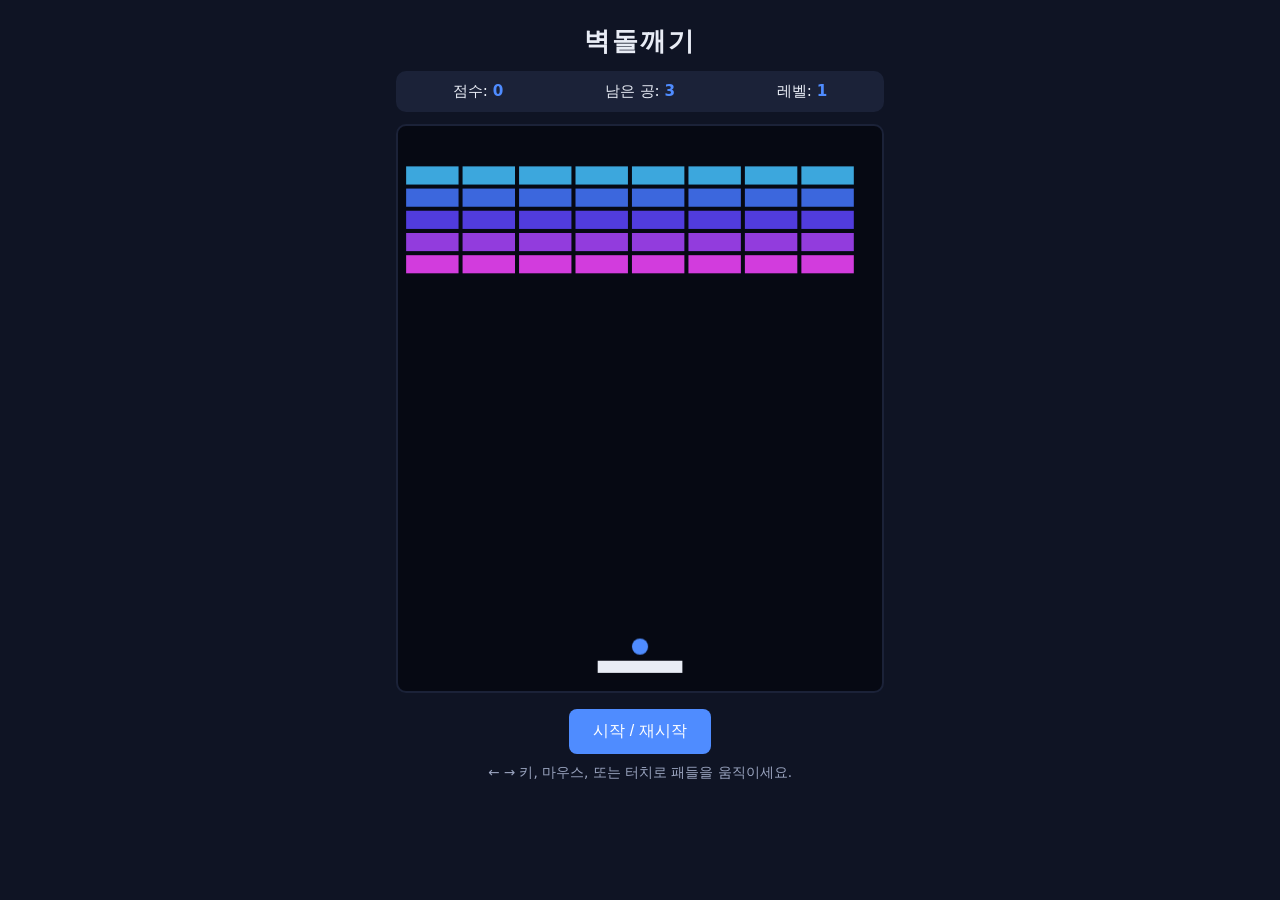
==== index.html @ 4f03a382 "first commit" ====
<!DOCTYPE html>
<html lang="ko">
<head>
  <meta charset="UTF-8" />
  <meta name="viewport" content="width=device-width, initial-scale=1.0, maximum-scale=1.0, user-scalable=no" />
  <title>벽돌깨기 게임</title>
  <link rel="stylesheet" href="style.css" />
</head>
<body>
  <main class="wrap">
    <h1>벽돌깨기</h1>

    <div class="hud">
      <span>점수: <strong id="score">0</strong></span>
      <span>남은 공: <strong id="lives">3</strong></span>
      <span>레벨: <strong id="level">1</strong></span>
    </div>

    <canvas id="board" width="480" height="560"></canvas>

    <div class="controls">
      <button id="startBtn" type="button">시작 / 재시작</button>
      <p class="hint">← → 키, 마우스, 또는 터치로 패들을 움직이세요.</p>
    </div>

    <p id="message" class="message" role="status" aria-live="polite"></p>
  </main>

  <script src="game.js"></script>
</body>
</html>
---- style.css ----
:root {
  --bg: #0f1424;
  --panel: #1b2238;
  --accent: #4f8cff;
  --text: #e8ecf5;
  --muted: #9aa4bf;
}

* { box-sizing: border-box; }

body {
  margin: 0;
  min-height: 100vh;
  display: flex;
  justify-content: center;
  align-items: flex-start;
  background: var(--bg);
  color: var(--text);
  font-family: "Malgun Gothic", "Segoe UI", system-ui, sans-serif;
}

.wrap {
  width: 100%;
  max-width: 520px;
  padding: 16px;
  text-align: center;
}

h1 {
  margin: 8px 0 12px;
  font-size: 1.6rem;
  letter-spacing: 2px;
}

.hud {
  display: flex;
  justify-content: space-around;
  gap: 8px;
  background: var(--panel);
  padding: 10px;
  border-radius: 10px;
  font-size: 0.95rem;
  margin-bottom: 12px;
}

.hud strong { color: var(--accent); }

canvas {
  width: 100%;
  height: auto;
  aspect-ratio: 480 / 560;
  background: #060913;
  border: 2px solid var(--panel);
  border-radius: 10px;
  touch-action: none;
}

.controls { margin-top: 12px; }

button {
  background: var(--accent);
  color: #fff;
  border: none;
  padding: 12px 24px;
  font-size: 1rem;
  border-radius: 8px;
  cursor: pointer;
}

button:active { transform: translateY(1px); }

.hint {
  color: var(--muted);
  font-size: 0.85rem;
  margin: 10px 0 0;
}

.message {
  min-height: 1.4em;
  margin-top: 12px;
  font-weight: bold;
  color: var(--accent);
}
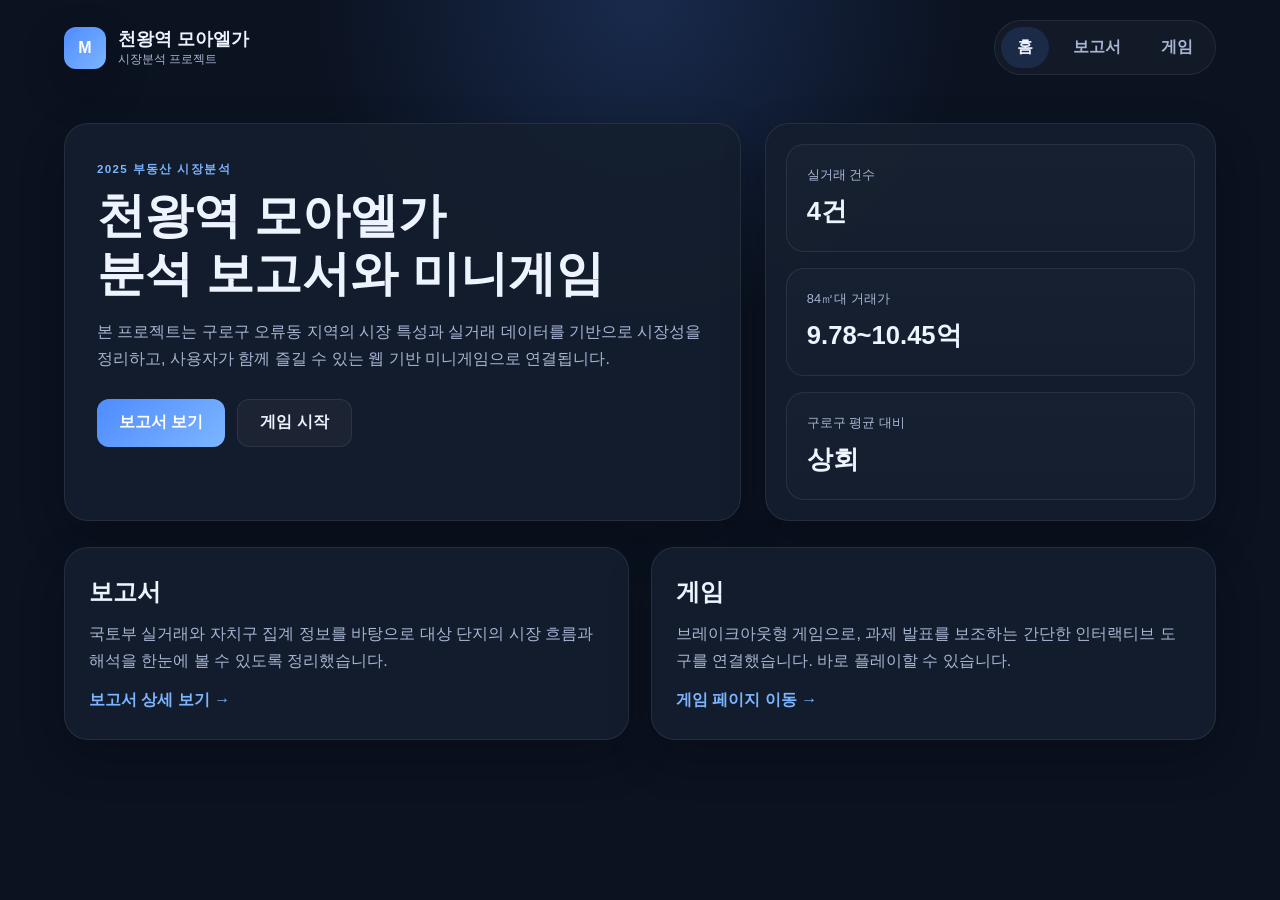
==== commit f512b331: "Add report and game pages" ====
--- a/index.html
+++ b/index.html
@@ -1,31 +1,79 @@
 <!DOCTYPE html>
 <html lang="ko">
-<head>
-  <meta charset="UTF-8" />
-  <meta name="viewport" content="width=device-width, initial-scale=1.0, maximum-scale=1.0, user-scalable=no" />
-  <title>벽돌깨기 게임</title>
-  <link rel="stylesheet" href="style.css" />
-</head>
-<body>
-  <main class="wrap">
-    <h1>벽돌깨기</h1>
+  <head>
+    <meta charset="UTF-8" />
+    <meta name="viewport" content="width=device-width, initial-scale=1.0" />
+    <title>천왕역 모아엘가 | 프로젝트 홈</title>
+    <link rel="stylesheet" href="style.css" />
+  </head>
+  <body class="page-home">
+    <header class="topbar">
+      <div class="brand-wrap">
+        <div class="brand-mark">M</div>
+        <div>
+          <div class="brand-name">천왕역 모아엘가</div>
+          <div class="brand-sub">시장분석 프로젝트</div>
+        </div>
+      </div>
 
-    <div class="hud">
-      <span>점수: <strong id="score">0</strong></span>
-      <span>남은 공: <strong id="lives">3</strong></span>
-      <span>레벨: <strong id="level">1</strong></span>
-    </div>
+      <nav class="main-nav" aria-label="메인 메뉴">
+        <a href="index.html" class="active">홈</a>
+        <a href="report.html">보고서</a>
+        <a href="game.html">게임</a>
+      </nav>
+    </header>
 
-    <canvas id="board" width="480" height="560"></canvas>
+    <main class="home-container">
+      <section class="hero">
+        <div class="hero-copy">
+          <p class="eyebrow">2025 부동산 시장분석</p>
+          <h1>천왕역 모아엘가<br />분석 보고서와 미니게임</h1>
+          <p class="lead">
+            본 프로젝트는 구로구 오류동 지역의 시장 특성과 실거래 데이터를 기반으로
+            시장성을 정리하고, 사용자가 함께 즐길 수 있는 웹 기반 미니게임으로 연결됩니다.
+          </p>
 
-    <div class="controls">
-      <button id="startBtn" type="button">시작 / 재시작</button>
-      <p class="hint">← → 키, 마우스, 또는 터치로 패들을 움직이세요.</p>
-    </div>
+          <div class="cta-row">
+            <a class="btn primary" href="report.html">보고서 보기</a>
+            <a class="btn secondary" href="game.html">게임 시작</a>
+          </div>
+        </div>
 
-    <p id="message" class="message" role="status" aria-live="polite"></p>
-  </main>
+        <div class="hero-panel">
+          <div class="stat-card">
+            <span class="label">실거래 건수</span>
+            <strong>4건</strong>
+          </div>
+          <div class="stat-card">
+            <span class="label">84㎡대 거래가</span>
+            <strong>9.78~10.45억</strong>
+          </div>
+          <div class="stat-card">
+            <span class="label">구로구 평균 대비</span>
+            <strong>상회</strong>
+          </div>
+        </div>
+      </section>
 
-  <script src="game.js"></script>
-</body>
+      <section class="info-grid">
+        <article class="info-card">
+          <h2>보고서</h2>
+          <p>
+            국토부 실거래와 자치구 집계 정보를 바탕으로 대상 단지의 시장 흐름과
+            해석을 한눈에 볼 수 있도록 정리했습니다.
+          </p>
+          <a href="report.html">보고서 상세 보기 →</a>
+        </article>
+
+        <article class="info-card">
+          <h2>게임</h2>
+          <p>
+            브레이크아웃형 게임으로, 과제 발표를 보조하는 간단한 인터랙티브 도구를
+            연결했습니다. 바로 플레이할 수 있습니다.
+          </p>
+          <a href="game.html">게임 페이지 이동 →</a>
+        </article>
+      </section>
+    </main>
+  </body>
 </html>
--- a/style.css
+++ b/style.css
@@ -1,83 +1,383 @@
 :root {
-  --bg: #0f1424;
-  --panel: #1b2238;
+  --bg: #0b1220;
+  --bg-soft: #121d2e;
+  --panel: #18253d;
+  --panel-2: #1e2d4d;
   --accent: #4f8cff;
-  --text: #e8ecf5;
-  --muted: #9aa4bf;
-}
-
-* { box-sizing: border-box; }
+  --accent-strong: #7cb5ff;
+  --text: #edf3ff;
+  --muted: #a8b5d3;
+  --border: rgba(255, 255, 255, 0.08);
+  --shadow: 0 18px 45px rgba(0, 0, 0, 0.24);
+}
+
+* {
+  box-sizing: border-box;
+}
+
+html {
+  scroll-behavior: smooth;
+}
 
 body {
   margin: 0;
   min-height: 100vh;
-  display: flex;
+  font-family: "Malgun Gothic", "Segoe UI", sans-serif;
+  background:
+    radial-gradient(circle at top, rgba(79, 140, 255, 0.2), transparent 30%),
+    var(--bg);
+  color: var(--text);
+}
+
+img {
+  max-width: 100%;
+  display: block;
+}
+
+a {
+  color: inherit;
+  text-decoration: none;
+}
+
+.topbar {
+  max-width: 1200px;
+  margin: 0 auto;
+  padding: 20px 24px 10px;
+  display: flex;
+  justify-content: space-between;
+  align-items: center;
+  gap: 16px;
+}
+
+.brand-wrap {
+  display: flex;
+  align-items: center;
+  gap: 12px;
+}
+
+.brand-mark {
+  width: 42px;
+  height: 42px;
+  display: grid;
+  place-items: center;
+  border-radius: 12px;
+  background: linear-gradient(135deg, var(--accent), var(--accent-strong));
+  font-weight: 700;
+  color: white;
+  box-shadow: var(--shadow);
+}
+
+.brand-name {
+  font-size: 1.1rem;
+  font-weight: 700;
+}
+
+.brand-sub {
+  font-size: 0.76rem;
+  color: var(--muted);
+}
+
+.main-nav {
+  display: flex;
+  flex-wrap: wrap;
+  gap: 8px;
+  background: rgba(255, 255, 255, 0.03);
+  border: 1px solid var(--border);
+  border-radius: 999px;
+  padding: 6px;
+}
+
+.main-nav a {
+  padding: 10px 16px;
+  border-radius: 999px;
+  color: var(--muted);
+  transition: all 0.2s ease;
+  font-weight: 600;
+}
+
+.main-nav a:hover,
+.main-nav a.active {
+  background: rgba(79, 140, 255, 0.15);
+  color: var(--text);
+}
+
+.home-container,
+.report-container,
+.game-shell {
+  max-width: 1200px;
+  margin: 0 auto;
+  padding: 20px 24px 64px;
+}
+
+.hero {
+  display: grid;
+  grid-template-columns: 1.5fr 1fr;
+  gap: 24px;
+  align-items: stretch;
+  margin-top: 18px;
+}
+
+.hero-copy,
+.hero-panel,
+.info-card,
+.report-hero,
+.report-section,
+.game-card {
+  background: rgba(20, 30, 46, 0.9);
+  border: 1px solid var(--border);
+  border-radius: 24px;
+  box-shadow: var(--shadow);
+}
+
+.hero-copy {
+  padding: 38px 32px;
+}
+
+.eyebrow {
+  margin: 0 0 10px;
+  text-transform: uppercase;
+  letter-spacing: 0.12em;
+  font-size: 0.72rem;
+  color: var(--accent-strong);
+  font-weight: 700;
+}
+
+.hero h1,
+.report-hero h1 {
+  margin: 0 0 16px;
+  font-size: clamp(2rem, 4vw, 3rem);
+  line-height: 1.2;
+}
+
+.lead,
+.report-hero p,
+.report-section p,
+.info-card p {
+  color: var(--muted);
+  line-height: 1.7;
+  margin: 0;
+}
+
+.cta-row {
+  display: flex;
+  flex-wrap: wrap;
+  gap: 12px;
+  margin-top: 26px;
+}
+
+.btn {
+  display: inline-flex;
+  align-items: center;
   justify-content: center;
-  align-items: flex-start;
-  background: var(--bg);
+  min-height: 48px;
+  padding: 0 22px;
+  border-radius: 12px;
+  font-weight: 700;
+  transition: transform 0.2s ease;
+}
+
+.btn:hover {
+  transform: translateY(-1px);
+}
+
+.btn.primary {
+  background: linear-gradient(135deg, var(--accent), var(--accent-strong));
+  color: white;
+}
+
+.btn.secondary {
+  background: rgba(255, 255, 255, 0.04);
+  border: 1px solid var(--border);
   color: var(--text);
-  font-family: "Malgun Gothic", "Segoe UI", system-ui, sans-serif;
-}
-
-.wrap {
+}
+
+.hero-panel {
+  padding: 20px;
+  display: grid;
+  gap: 16px;
+}
+
+.stat-card {
+  background: linear-gradient(180deg, rgba(255,255,255,0.02), rgba(255,255,255,0.01));
+  border: 1px solid var(--border);
+  border-radius: 18px;
+  padding: 22px 20px;
+}
+
+.label {
+  display: block;
+  color: var(--muted);
+  font-size: 0.8rem;
+  margin-bottom: 10px;
+}
+
+.stat-card strong {
+  font-size: clamp(1.6rem, 2vw, 2.2rem);
+}
+
+.info-grid {
+  margin-top: 26px;
+  display: grid;
+  grid-template-columns: repeat(2, minmax(0, 1fr));
+  gap: 22px;
+}
+
+.info-card {
+  padding: 28px 24px;
+}
+
+.info-card h2 {
+  margin: 0 0 12px;
+  font-size: 1.5rem;
+}
+
+.info-card a {
+  display: inline-block;
+  margin-top: 16px;
+  color: var(--accent-strong);
+  font-weight: 700;
+}
+
+.report-hero,
+.report-section {
+  padding: 28px 28px 22px;
+  margin-top: 20px;
+}
+
+.report-hero {
+  background: linear-gradient(180deg, rgba(79,140,255,0.12), rgba(20,30,46,0.9));
+}
+
+.report-section h2 {
+  margin-top: 0;
+  margin-bottom: 14px;
+  font-size: 1.5rem;
+}
+
+table {
   width: 100%;
-  max-width: 520px;
-  padding: 16px;
+  border-collapse: collapse;
+  margin-top: 12px;
+  border: 1px solid var(--border);
+}
+
+th, td {
+  padding: 12px 14px;
+  border-bottom: 1px solid var(--border);
+  text-align: left;
+  vertical-align: top;
+}
+
+th {
+  width: 220px;
+  background: rgba(255,255,255,0.03);
+  color: var(--text);
+}
+
+tr:last-child td,
+tr:last-child th {
+  border-bottom: none;
+}
+
+ul {
+  margin: 12px 0 0;
+  padding-left: 20px;
+  color: var(--muted);
+  line-height: 1.8;
+}
+
+.game-shell {
+  display: flex;
+  justify-content: center;
+}
+
+.game-card {
+  width: min(100%, 720px);
+  padding: 28px 22px 24px;
   text-align: center;
 }
 
-h1 {
+.game-card h1 {
   margin: 8px 0 12px;
-  font-size: 1.6rem;
-  letter-spacing: 2px;
+  font-size: 1.8rem;
+  letter-spacing: 0.08em;
 }
 
 .hud {
   display: flex;
   justify-content: space-around;
   gap: 8px;
-  background: var(--panel);
-  padding: 10px;
-  border-radius: 10px;
+  background: var(--panel-2);
+  padding: 12px 10px;
+  border-radius: 12px;
   font-size: 0.95rem;
-  margin-bottom: 12px;
-}
-
-.hud strong { color: var(--accent); }
+  margin-bottom: 16px;
+}
+
+.hud strong { color: var(--accent-strong); }
 
 canvas {
   width: 100%;
   height: auto;
   aspect-ratio: 480 / 560;
   background: #060913;
-  border: 2px solid var(--panel);
+  border: 2px solid var(--panel-2);
+  border-radius: 12px;
+  touch-action: none;
+}
+
+.controls {
+  margin-top: 12px;
+}
+
+button {
+  background: linear-gradient(135deg, var(--accent), var(--accent-strong));
+  color: white;
+  border: none;
+  padding: 12px 26px;
+  font-size: 1rem;
   border-radius: 10px;
-  touch-action: none;
-}
-
-.controls { margin-top: 12px; }
-
-button {
-  background: var(--accent);
-  color: #fff;
-  border: none;
-  padding: 12px 24px;
-  font-size: 1rem;
-  border-radius: 8px;
   cursor: pointer;
+  font-weight: 700;
 }
 
 button:active { transform: translateY(1px); }
 
 .hint {
   color: var(--muted);
-  font-size: 0.85rem;
+  font-size: 0.9rem;
   margin: 10px 0 0;
 }
 
 .message {
   min-height: 1.4em;
   margin-top: 12px;
-  font-weight: bold;
-  color: var(--accent);
-}
+  font-weight: 700;
+  color: var(--accent-strong);
+}
+
+@media (max-width: 760px) {
+  .topbar {
+    flex-direction: column;
+    align-items: flex-start;
+  }
+
+  .hero,
+  .info-grid {
+    grid-template-columns: 1fr;
+  }
+
+  .hero-copy,
+  .hero-panel,
+  .info-card,
+  .report-hero,
+  .report-section,
+  .game-card {
+    border-radius: 18px;
+  }
+
+  .hud {
+    font-size: 0.82rem;
+    flex-wrap: wrap;
+  }
+}
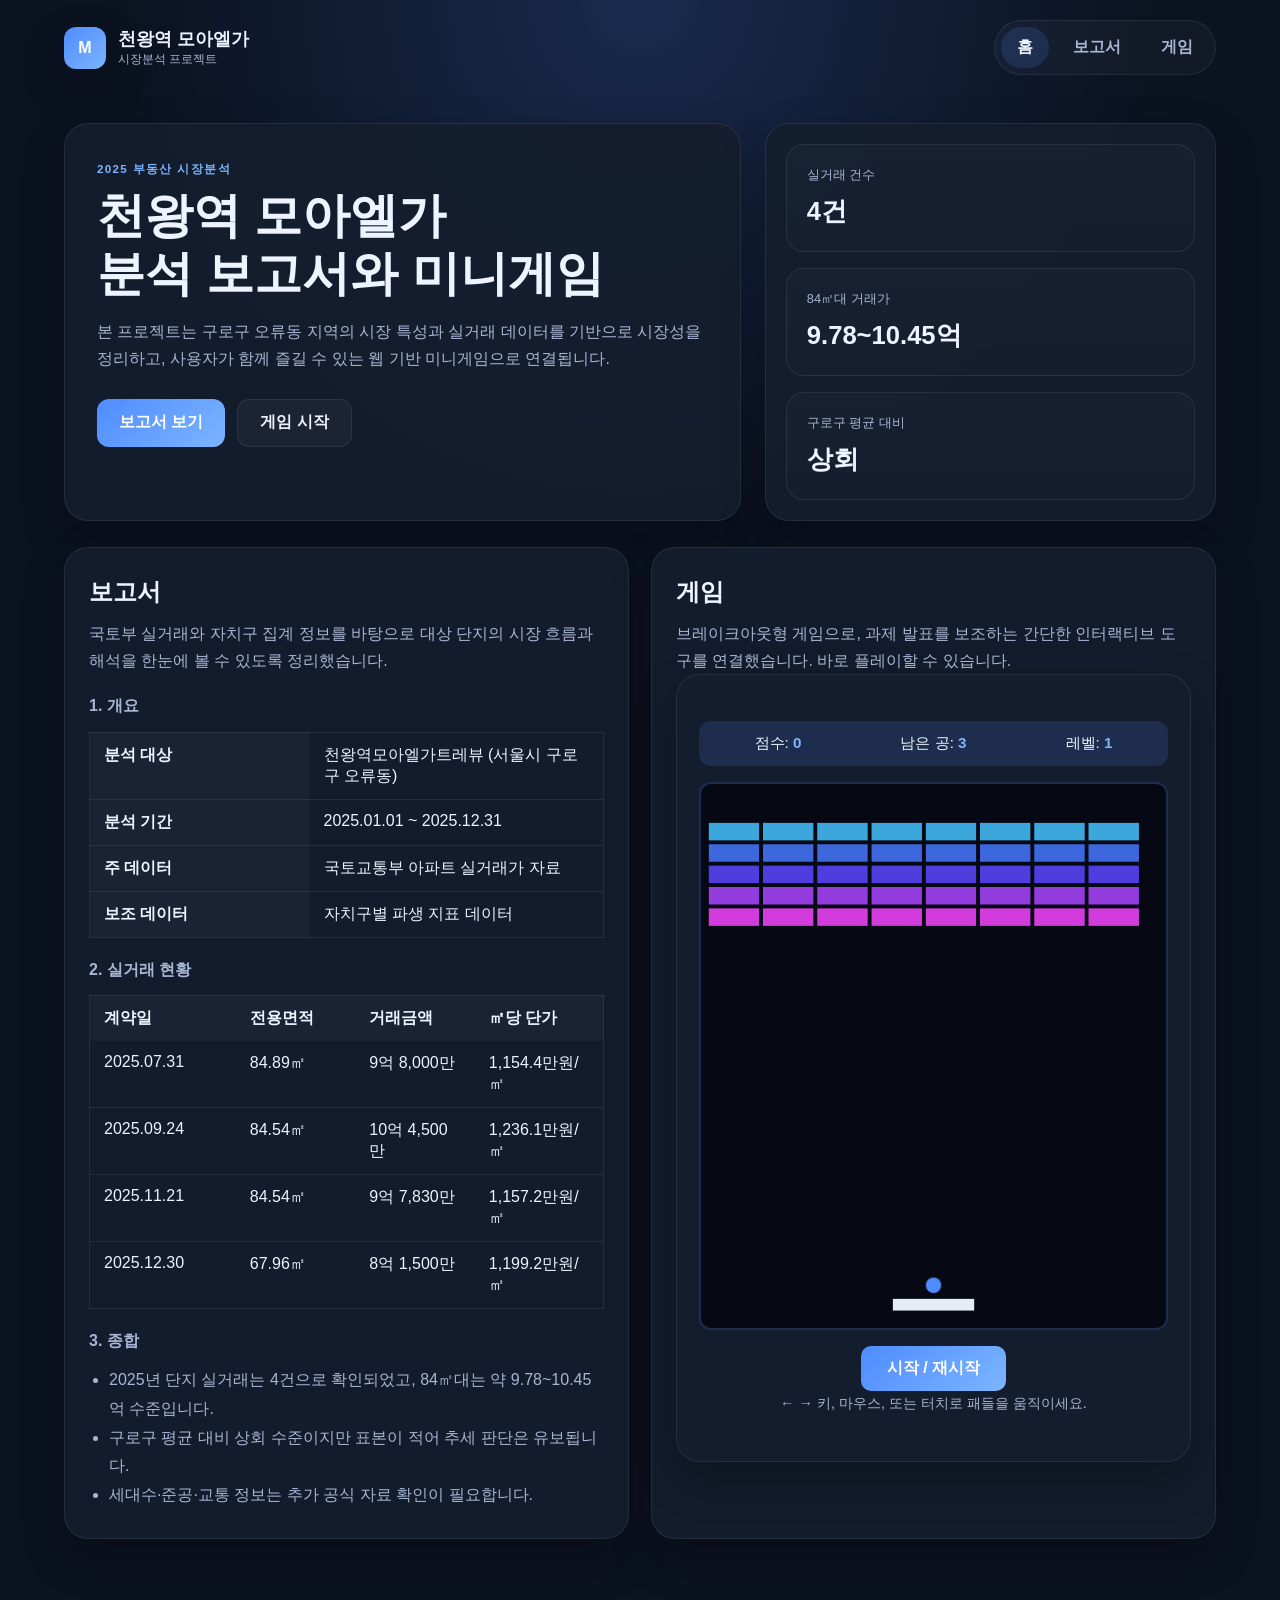
==== commit d6a9d89d: "Stabilize root page with embedded report and game sections" ====
--- a/index.html
+++ b/index.html
@@ -17,13 +17,13 @@
       </div>
 
       <nav class="main-nav" aria-label="메인 메뉴">
-        <a href="index.html" class="active">홈</a>
-        <a href="report.html">보고서</a>
-        <a href="game.html">게임</a>
+        <a href="#home" class="active">홈</a>
+        <a href="#report">보고서</a>
+        <a href="#game">게임</a>
       </nav>
     </header>
 
-    <main class="home-container">
+    <main class="home-container" id="home">
       <section class="hero">
         <div class="hero-copy">
           <p class="eyebrow">2025 부동산 시장분석</p>
@@ -34,8 +34,8 @@
           </p>
 
           <div class="cta-row">
-            <a class="btn primary" href="report.html">보고서 보기</a>
-            <a class="btn secondary" href="game.html">게임 시작</a>
+            <a class="btn primary" href="#report">보고서 보기</a>
+            <a class="btn secondary" href="#game">게임 시작</a>
           </div>
         </div>
 
@@ -56,24 +56,77 @@
       </section>
 
       <section class="info-grid">
-        <article class="info-card">
+        <article class="info-card" id="report">
           <h2>보고서</h2>
           <p>
             국토부 실거래와 자치구 집계 정보를 바탕으로 대상 단지의 시장 흐름과
             해석을 한눈에 볼 수 있도록 정리했습니다.
           </p>
-          <a href="report.html">보고서 상세 보기 →</a>
+          <div class="report-block">
+            <p><strong>1. 개요</strong></p>
+            <table>
+              <tr><th>분석 대상</th><td>천왕역모아엘가트레뷰 (서울시 구로구 오류동)</td></tr>
+              <tr><th>분석 기간</th><td>2025.01.01 ~ 2025.12.31</td></tr>
+              <tr><th>주 데이터</th><td>국토교통부 아파트 실거래가 자료</td></tr>
+              <tr><th>보조 데이터</th><td>자치구별 파생 지표 데이터</td></tr>
+            </table>
+          </div>
+          <div class="report-block">
+            <p><strong>2. 실거래 현황</strong></p>
+            <table>
+              <thead>
+                <tr>
+                  <th>계약일</th>
+                  <th>전용면적</th>
+                  <th>거래금액</th>
+                  <th>㎡당 단가</th>
+                </tr>
+              </thead>
+              <tbody>
+                <tr><td>2025.07.31</td><td>84.89㎡</td><td>9억 8,000만</td><td>1,154.4만원/㎡</td></tr>
+                <tr><td>2025.09.24</td><td>84.54㎡</td><td>10억 4,500만</td><td>1,236.1만원/㎡</td></tr>
+                <tr><td>2025.11.21</td><td>84.54㎡</td><td>9억 7,830만</td><td>1,157.2만원/㎡</td></tr>
+                <tr><td>2025.12.30</td><td>67.96㎡</td><td>8억 1,500만</td><td>1,199.2만원/㎡</td></tr>
+              </tbody>
+            </table>
+          </div>
+          <div class="report-block">
+            <p><strong>3. 종합</strong></p>
+            <ul>
+              <li>2025년 단지 실거래는 4건으로 확인되었고, 84㎡대는 약 9.78~10.45억 수준입니다.</li>
+              <li>구로구 평균 대비 상회 수준이지만 표본이 적어 추세 판단은 유보됩니다.</li>
+              <li>세대수·준공·교통 정보는 추가 공식 자료 확인이 필요합니다.</li>
+            </ul>
+          </div>
         </article>
 
-        <article class="info-card">
+        <article class="info-card" id="game">
           <h2>게임</h2>
           <p>
             브레이크아웃형 게임으로, 과제 발표를 보조하는 간단한 인터랙티브 도구를
             연결했습니다. 바로 플레이할 수 있습니다.
           </p>
-          <a href="game.html">게임 페이지 이동 →</a>
+
+          <div class="game-card-inline">
+            <div class="hud small">
+              <span>점수: <strong id="score">0</strong></span>
+              <span>남은 공: <strong id="lives">3</strong></span>
+              <span>레벨: <strong id="level">1</strong></span>
+            </div>
+
+            <canvas id="board" width="480" height="560"></canvas>
+
+            <div class="controls">
+              <button id="startBtn" type="button">시작 / 재시작</button>
+              <p class="hint">← → 키, 마우스, 또는 터치로 패들을 움직이세요.</p>
+            </div>
+
+            <p id="message" class="message" role="status" aria-live="polite"></p>
+          </div>
         </article>
       </section>
     </main>
+
+    <script src="game.js"></script>
   </body>
 </html>
--- a/style.css
+++ b/style.css
@@ -122,7 +122,8 @@
 .info-card,
 .report-hero,
 .report-section,
-.game-card {
+.game-card,
+.game-card-inline {
   background: rgba(20, 30, 46, 0.9);
   border: 1px solid var(--border);
   border-radius: 24px;
@@ -238,6 +239,14 @@
   font-weight: 700;
 }
 
+.report-block {
+  margin-top: 18px;
+}
+
+.report-block p {
+  margin-bottom: 10px;
+}
+
 .report-hero,
 .report-section {
   padding: 28px 28px 22px;
@@ -291,7 +300,8 @@
   justify-content: center;
 }
 
-.game-card {
+.game-card,
+.game-card-inline {
   width: min(100%, 720px);
   padding: 28px 22px 24px;
   text-align: center;
@@ -312,6 +322,10 @@
   border-radius: 12px;
   font-size: 0.95rem;
   margin-bottom: 16px;
+}
+
+.hud.small {
+  margin-top: 18px;
 }
 
 .hud strong { color: var(--accent-strong); }
@@ -372,7 +386,8 @@
   .info-card,
   .report-hero,
   .report-section,
-  .game-card {
+  .game-card,
+  .game-card-inline {
     border-radius: 18px;
   }
 
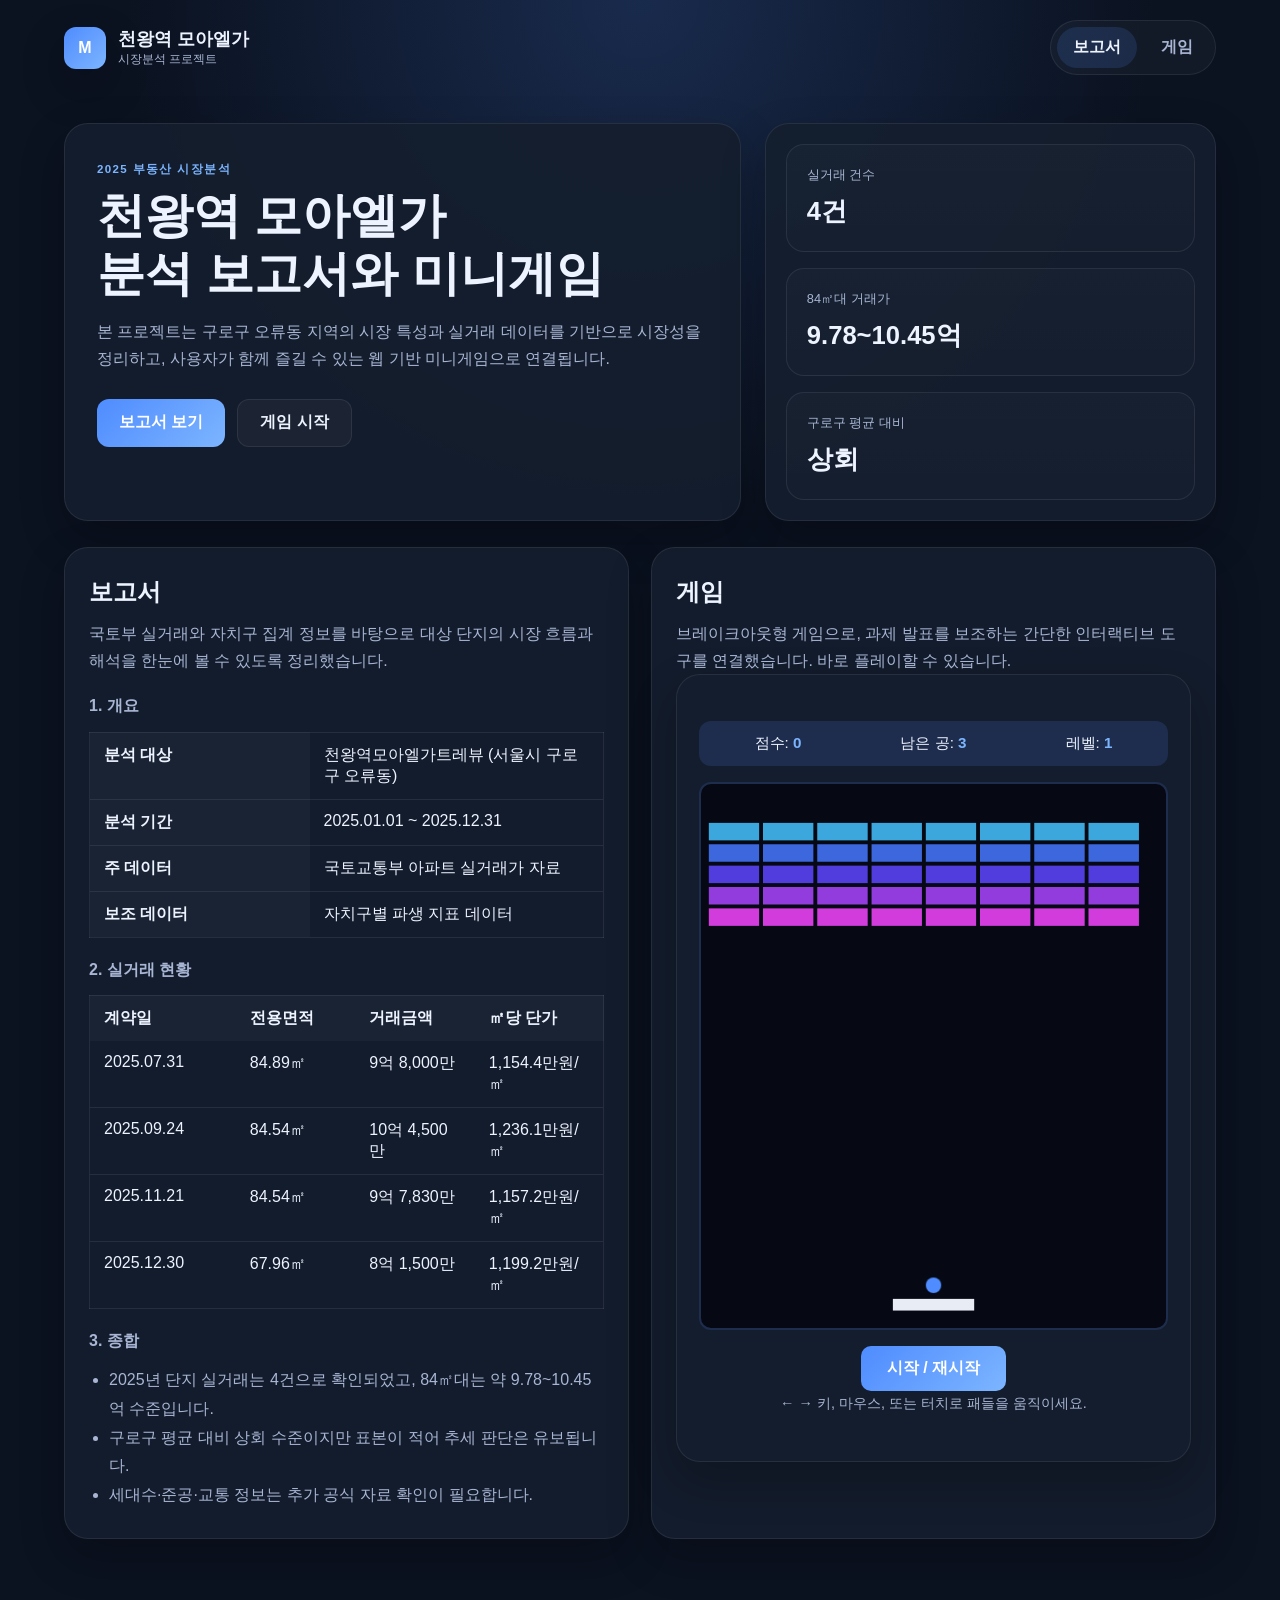
==== commit 9bbe7a7a: "Keep only two menu items" ====
--- a/index.html
+++ b/index.html
@@ -17,8 +17,7 @@
       </div>
 
       <nav class="main-nav" aria-label="메인 메뉴">
-        <a href="#home" class="active">홈</a>
-        <a href="#report">보고서</a>
+        <a href="#report" class="active">보고서</a>
         <a href="#game">게임</a>
       </nav>
     </header>
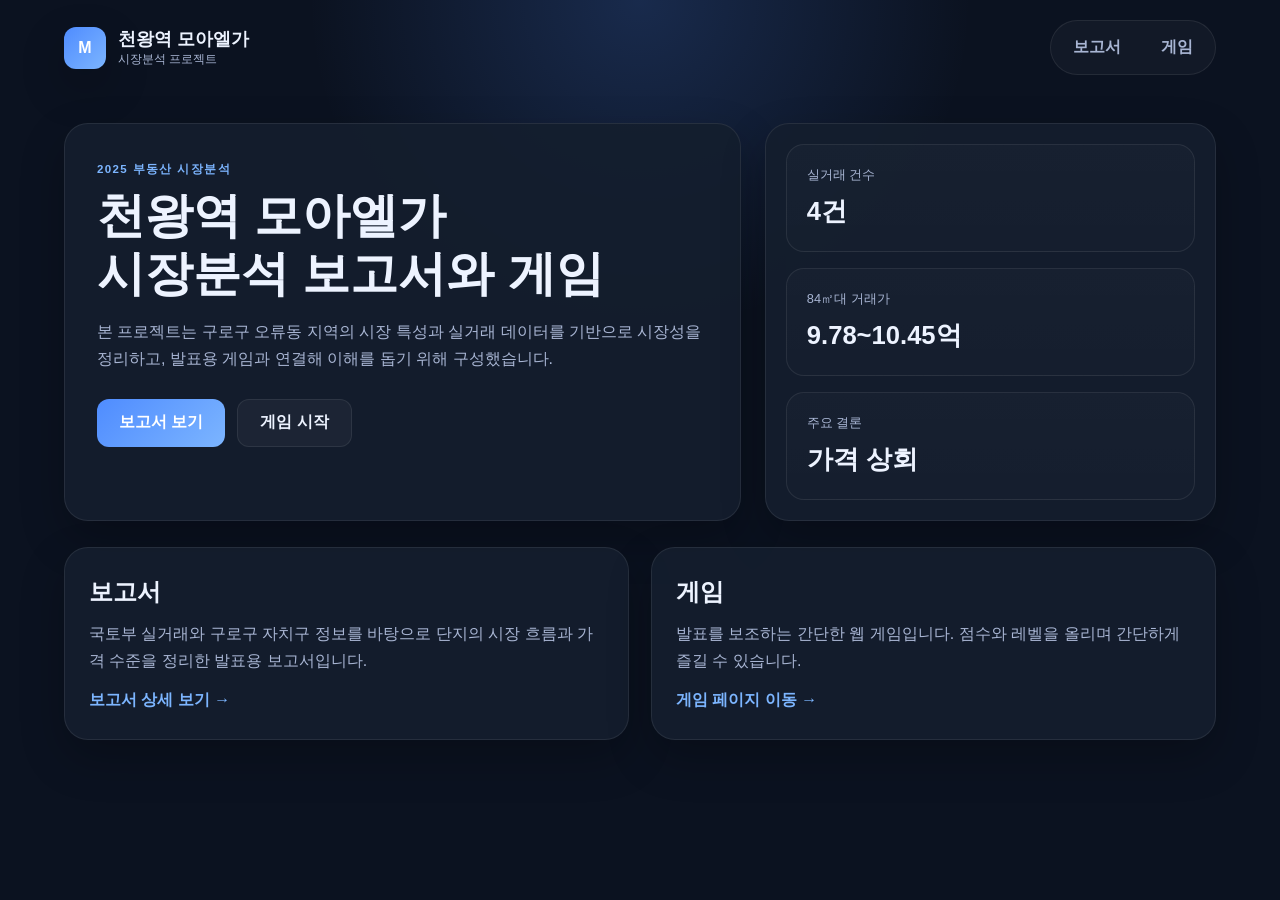
==== commit f5786d19: "Finalize separate report and game pages" ====
--- a/index.html
+++ b/index.html
@@ -3,7 +3,7 @@
   <head>
     <meta charset="UTF-8" />
     <meta name="viewport" content="width=device-width, initial-scale=1.0" />
-    <title>천왕역 모아엘가 | 프로젝트 홈</title>
+    <title>천왕역 모아엘가 | 홈</title>
     <link rel="stylesheet" href="style.css" />
   </head>
   <body class="page-home">
@@ -17,24 +17,24 @@
       </div>
 
       <nav class="main-nav" aria-label="메인 메뉴">
-        <a href="#report" class="active">보고서</a>
-        <a href="#game">게임</a>
+        <a href="report.html">보고서</a>
+        <a href="game.html">게임</a>
       </nav>
     </header>
 
-    <main class="home-container" id="home">
+    <main class="home-container">
       <section class="hero">
         <div class="hero-copy">
           <p class="eyebrow">2025 부동산 시장분석</p>
-          <h1>천왕역 모아엘가<br />분석 보고서와 미니게임</h1>
+          <h1>천왕역 모아엘가<br />시장분석 보고서와 게임</h1>
           <p class="lead">
             본 프로젝트는 구로구 오류동 지역의 시장 특성과 실거래 데이터를 기반으로
-            시장성을 정리하고, 사용자가 함께 즐길 수 있는 웹 기반 미니게임으로 연결됩니다.
+            시장성을 정리하고, 발표용 게임과 연결해 이해를 돕기 위해 구성했습니다.
           </p>
 
           <div class="cta-row">
-            <a class="btn primary" href="#report">보고서 보기</a>
-            <a class="btn secondary" href="#game">게임 시작</a>
+            <a class="btn primary" href="report.html">보고서 보기</a>
+            <a class="btn secondary" href="game.html">게임 시작</a>
           </div>
         </div>
 
@@ -48,84 +48,30 @@
             <strong>9.78~10.45억</strong>
           </div>
           <div class="stat-card">
-            <span class="label">구로구 평균 대비</span>
-            <strong>상회</strong>
+            <span class="label">주요 결론</span>
+            <strong>가격 상회</strong>
           </div>
         </div>
       </section>
 
       <section class="info-grid">
-        <article class="info-card" id="report">
+        <article class="info-card">
           <h2>보고서</h2>
           <p>
-            국토부 실거래와 자치구 집계 정보를 바탕으로 대상 단지의 시장 흐름과
-            해석을 한눈에 볼 수 있도록 정리했습니다.
+            국토부 실거래와 구로구 자치구 정보를 바탕으로 단지의 시장 흐름과 가격 수준을
+            정리한 발표용 보고서입니다.
           </p>
-          <div class="report-block">
-            <p><strong>1. 개요</strong></p>
-            <table>
-              <tr><th>분석 대상</th><td>천왕역모아엘가트레뷰 (서울시 구로구 오류동)</td></tr>
-              <tr><th>분석 기간</th><td>2025.01.01 ~ 2025.12.31</td></tr>
-              <tr><th>주 데이터</th><td>국토교통부 아파트 실거래가 자료</td></tr>
-              <tr><th>보조 데이터</th><td>자치구별 파생 지표 데이터</td></tr>
-            </table>
-          </div>
-          <div class="report-block">
-            <p><strong>2. 실거래 현황</strong></p>
-            <table>
-              <thead>
-                <tr>
-                  <th>계약일</th>
-                  <th>전용면적</th>
-                  <th>거래금액</th>
-                  <th>㎡당 단가</th>
-                </tr>
-              </thead>
-              <tbody>
-                <tr><td>2025.07.31</td><td>84.89㎡</td><td>9억 8,000만</td><td>1,154.4만원/㎡</td></tr>
-                <tr><td>2025.09.24</td><td>84.54㎡</td><td>10억 4,500만</td><td>1,236.1만원/㎡</td></tr>
-                <tr><td>2025.11.21</td><td>84.54㎡</td><td>9억 7,830만</td><td>1,157.2만원/㎡</td></tr>
-                <tr><td>2025.12.30</td><td>67.96㎡</td><td>8억 1,500만</td><td>1,199.2만원/㎡</td></tr>
-              </tbody>
-            </table>
-          </div>
-          <div class="report-block">
-            <p><strong>3. 종합</strong></p>
-            <ul>
-              <li>2025년 단지 실거래는 4건으로 확인되었고, 84㎡대는 약 9.78~10.45억 수준입니다.</li>
-              <li>구로구 평균 대비 상회 수준이지만 표본이 적어 추세 판단은 유보됩니다.</li>
-              <li>세대수·준공·교통 정보는 추가 공식 자료 확인이 필요합니다.</li>
-            </ul>
-          </div>
+          <a href="report.html">보고서 상세 보기 →</a>
         </article>
 
-        <article class="info-card" id="game">
+        <article class="info-card">
           <h2>게임</h2>
           <p>
-            브레이크아웃형 게임으로, 과제 발표를 보조하는 간단한 인터랙티브 도구를
-            연결했습니다. 바로 플레이할 수 있습니다.
+            발표를 보조하는 간단한 웹 게임입니다. 점수와 레벨을 올리며 간단하게 즐길 수 있습니다.
           </p>
-
-          <div class="game-card-inline">
-            <div class="hud small">
-              <span>점수: <strong id="score">0</strong></span>
-              <span>남은 공: <strong id="lives">3</strong></span>
-              <span>레벨: <strong id="level">1</strong></span>
-            </div>
-
-            <canvas id="board" width="480" height="560"></canvas>
-
-            <div class="controls">
-              <button id="startBtn" type="button">시작 / 재시작</button>
-              <p class="hint">← → 키, 마우스, 또는 터치로 패들을 움직이세요.</p>
-            </div>
-
-            <p id="message" class="message" role="status" aria-live="polite"></p>
-          </div>
+          <a href="game.html">게임 페이지 이동 →</a>
         </article>
       </section>
     </main>
-
-    <script src="game.js"></script>
   </body>
 </html>
